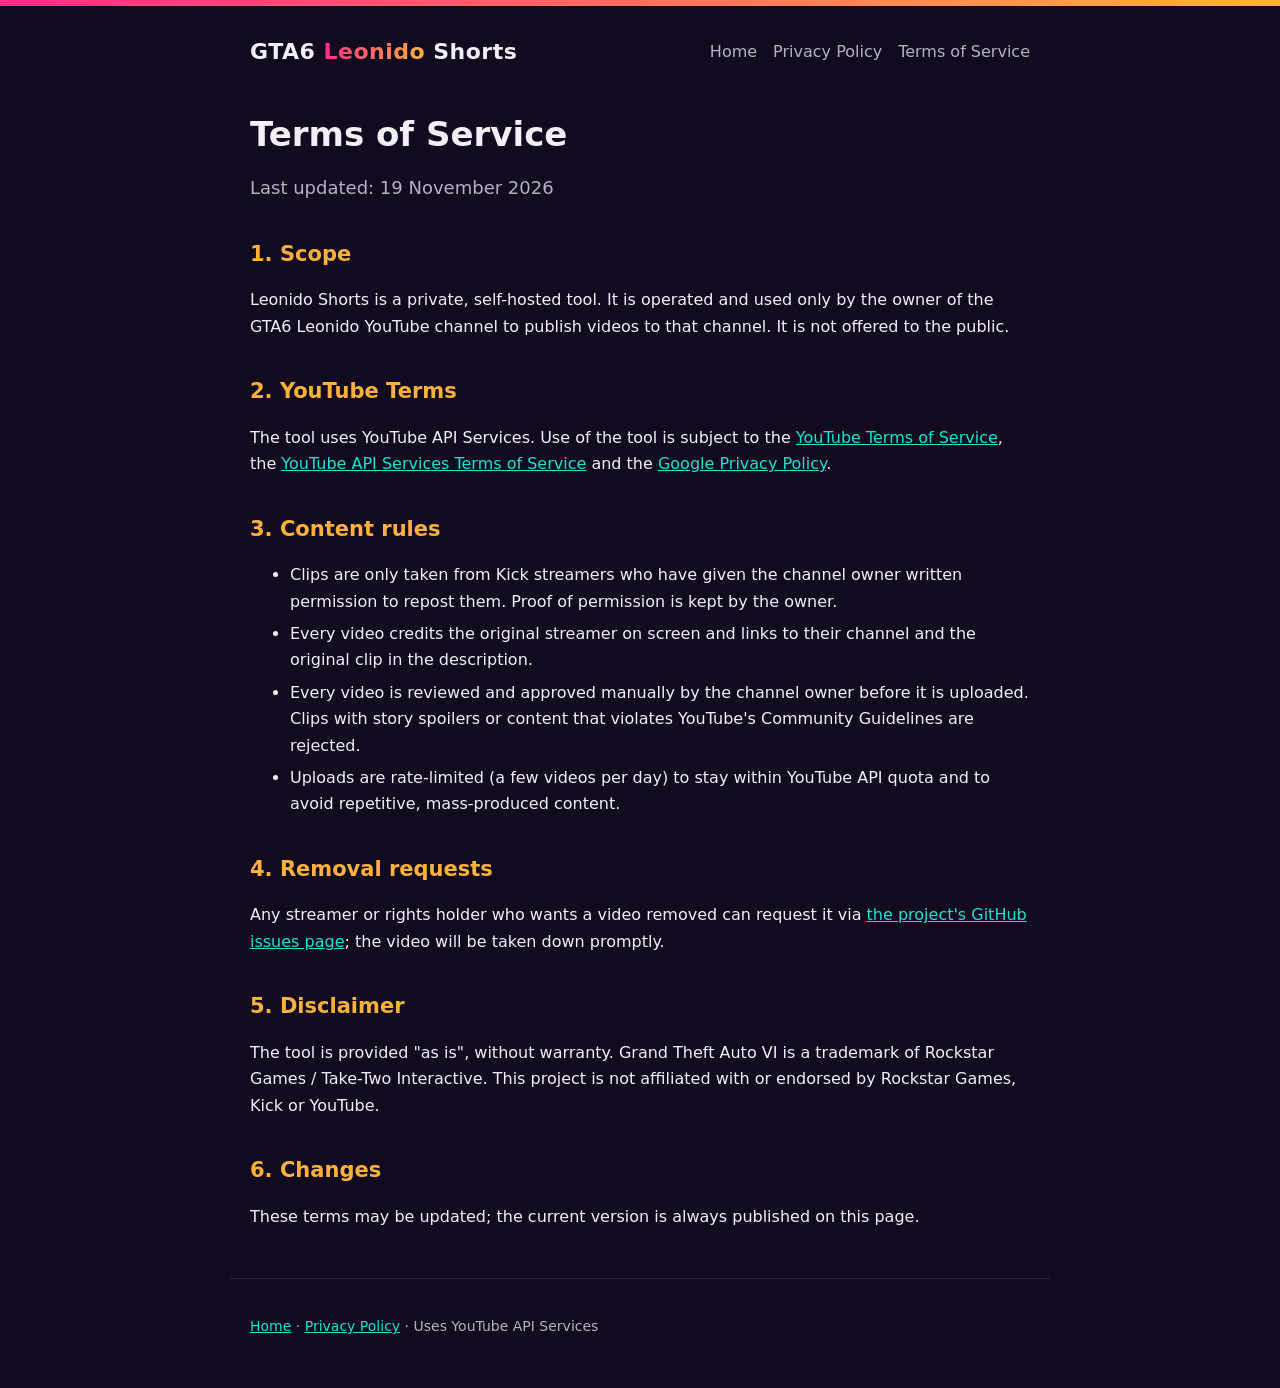
==== terms.html @ a195b253 "Leonido Shorts website: home, privacy policy, terms Co-Authored-By: Claude Opus 5.5 <noreply@anthrop" ====
<!doctype html>
<html lang="en">
<head>
<meta charset="utf-8"><meta name="viewport" content="width=device-width,initial-scale=1">
<title>Terms of Service – Leonido Shorts</title>
<link rel="stylesheet" href="style.css">
</head>
<body>
<div class="bar"></div>
<header>
  <div class="logo">GTA6 <span>Leonido</span> Shorts</div>
  <nav><a href="index.html">Home</a><a href="privacy.html">Privacy Policy</a><a href="terms.html">Terms of Service</a></nav>
</header>
<main>
  <h1>Terms of Service</h1>
  <p class="lead">Last updated: 19 November 2026</p>

  <h2>1. Scope</h2>
  <p>Leonido Shorts is a private, self-hosted tool. It is operated and used only by the owner of the GTA6 Leonido YouTube channel to publish videos to that channel. It is not offered to the public.</p>

  <h2>2. YouTube Terms</h2>
  <p>The tool uses YouTube API Services. Use of the tool is subject to the <a href="https://www.youtube.com/t/terms">YouTube Terms of Service</a>, the <a href="https://developers.google.com/youtube/terms/api-services-terms-of-service">YouTube API Services Terms of Service</a> and the <a href="https://policies.google.com/privacy">Google Privacy Policy</a>.</p>

  <h2>3. Content rules</h2>
  <ul>
    <li>Clips are only taken from Kick streamers who have given the channel owner written permission to repost them. Proof of permission is kept by the owner.</li>
    <li>Every video credits the original streamer on screen and links to their channel and the original clip in the description.</li>
    <li>Every video is reviewed and approved manually by the channel owner before it is uploaded. Clips with story spoilers or content that violates YouTube's Community Guidelines are rejected.</li>
    <li>Uploads are rate-limited (a few videos per day) to stay within YouTube API quota and to avoid repetitive, mass-produced content.</li>
  </ul>

  <h2>4. Removal requests</h2>
  <p>Any streamer or rights holder who wants a video removed can request it via <a href="https://github.com/Houzcetin/leonido-shorts/issues">the project's GitHub issues page</a>; the video will be taken down promptly.</p>

  <h2>5. Disclaimer</h2>
  <p>The tool is provided "as is", without warranty. Grand Theft Auto VI is a trademark of Rockstar Games / Take-Two Interactive. This project is not affiliated with or endorsed by Rockstar Games, Kick or YouTube.</p>

  <h2>6. Changes</h2>
  <p>These terms may be updated; the current version is always published on this page.</p>
</main>
<footer>
  <a href="index.html">Home</a> · <a href="privacy.html">Privacy Policy</a> · Uses YouTube API Services
</footer>
</body>
</html>
---- style.css ----
:root{--pink:#FF2E88;--orange:#FFB13B;--teal:#19E3D1;--dark:#120A1F;--text:#F4EEF8;--muted:#B9AECA}
*{box-sizing:border-box}
body{margin:0;background:var(--dark);color:var(--text);font:16px/1.65 system-ui,-apple-system,"Segoe UI",Roboto,Arial,sans-serif}
.bar{height:6px;background:linear-gradient(90deg,var(--pink),var(--orange))}
header,main,footer{max-width:820px;margin:0 auto;padding:0 20px}
header{padding-top:28px;display:flex;flex-wrap:wrap;align-items:center;justify-content:space-between;gap:12px}
.logo{font-weight:900;font-size:22px;letter-spacing:.5px}
.logo span{background:linear-gradient(90deg,var(--pink),var(--orange));-webkit-background-clip:text;background-clip:text;color:transparent}
nav a{color:var(--muted);text-decoration:none;margin-left:16px}
nav a:hover{color:var(--teal)}
h1{font-size:34px;line-height:1.2;margin:44px 0 12px}
h2{font-size:21px;margin:34px 0 8px;color:var(--orange)}
a{color:var(--teal)}
.lead{color:var(--muted);font-size:18px}
.card{border:1px solid #2c2140;border-radius:14px;padding:18px 20px;margin:18px 0;background:#1a1129}
.yt{display:inline-flex;align-items:center;gap:8px;border:1px solid #3a2c55;border-radius:999px;padding:6px 14px;font-size:14px;color:var(--muted)}
.yt b{color:#fff}
ol li,ul li{margin:6px 0}
footer{padding:36px 20px 50px;color:var(--muted);font-size:14px;border-top:1px solid #2c2140;margin-top:48px}
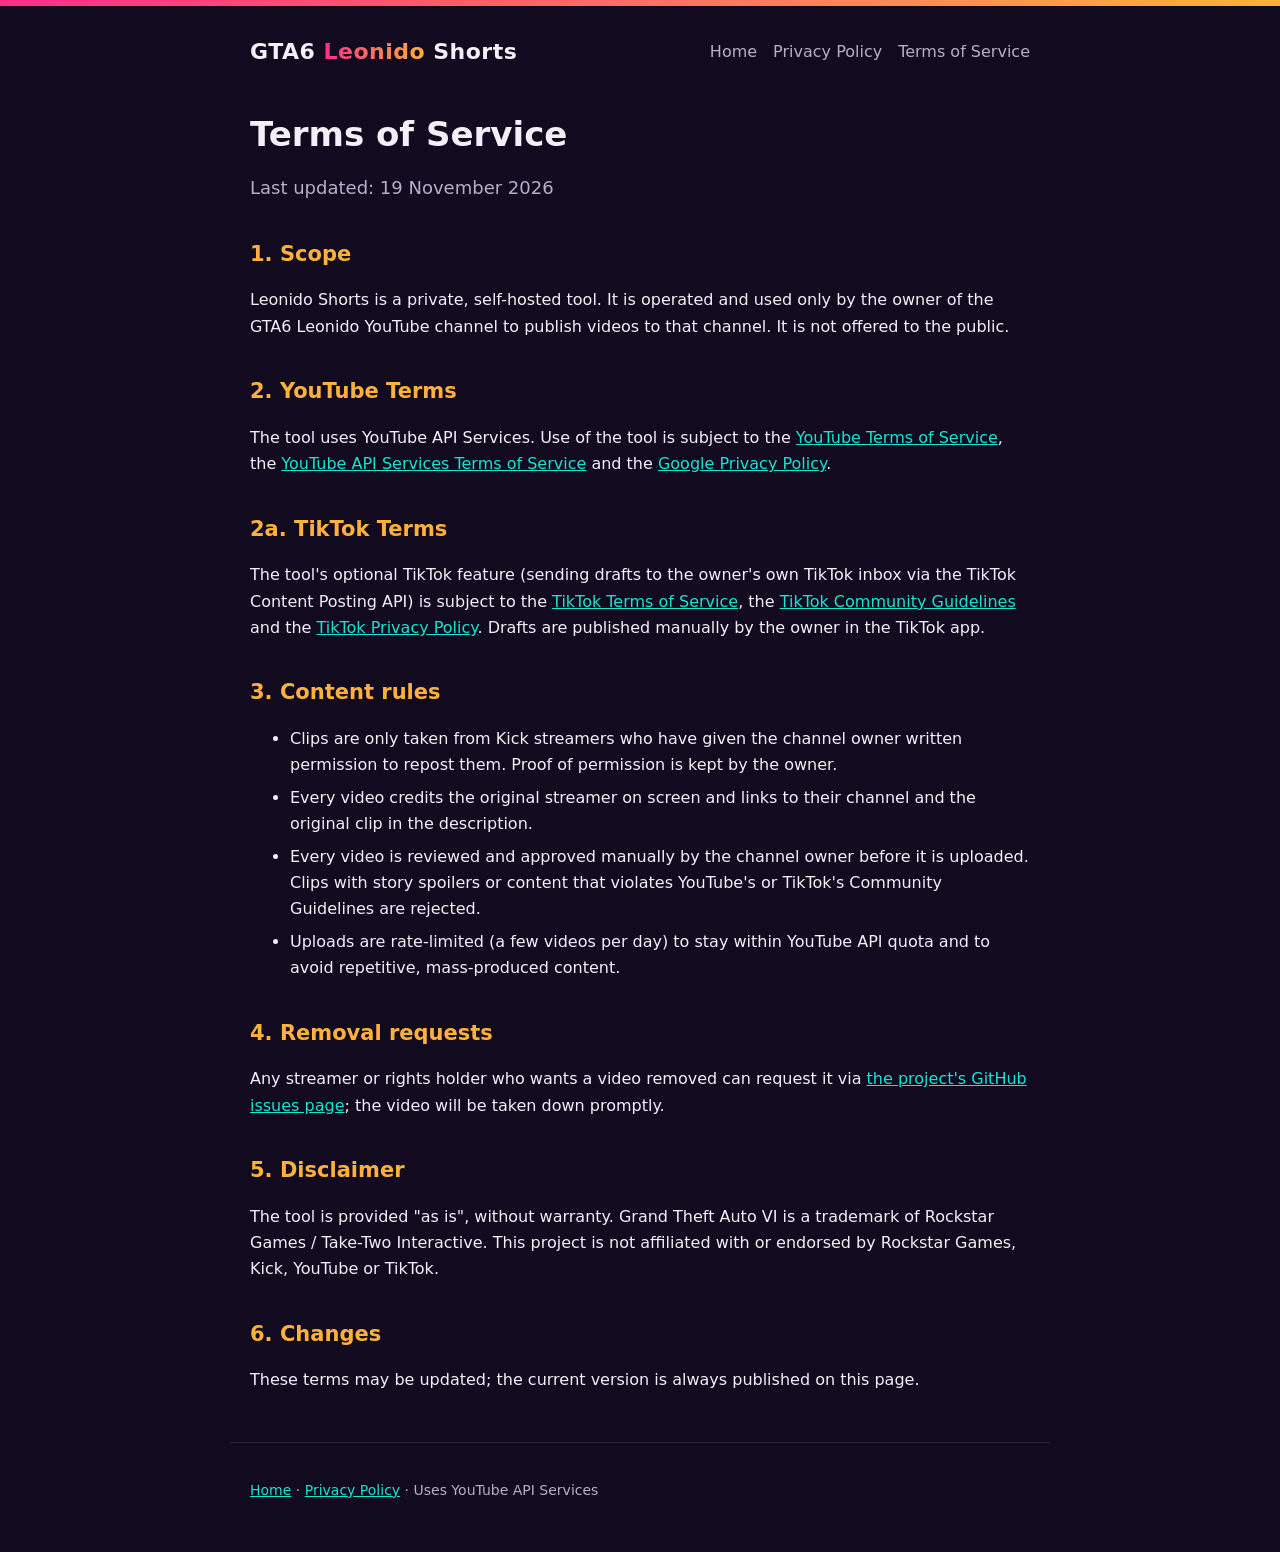
==== commit 9855d2b5: "Add TikTok OAuth callback page and TikTok sections to privacy/terms Co-Authored-By: Claude Opus 5.5 " ====
--- a/terms.html
+++ b/terms.html
@@ -21,11 +21,14 @@
   <h2>2. YouTube Terms</h2>
   <p>The tool uses YouTube API Services. Use of the tool is subject to the <a href="https://www.youtube.com/t/terms">YouTube Terms of Service</a>, the <a href="https://developers.google.com/youtube/terms/api-services-terms-of-service">YouTube API Services Terms of Service</a> and the <a href="https://policies.google.com/privacy">Google Privacy Policy</a>.</p>
 
+  <h2>2a. TikTok Terms</h2>
+  <p>The tool's optional TikTok feature (sending drafts to the owner's own TikTok inbox via the TikTok Content Posting API) is subject to the <a href="https://www.tiktok.com/legal/terms-of-service">TikTok Terms of Service</a>, the <a href="https://www.tiktok.com/community-guidelines">TikTok Community Guidelines</a> and the <a href="https://www.tiktok.com/legal/privacy-policy">TikTok Privacy Policy</a>. Drafts are published manually by the owner in the TikTok app.</p>
+
   <h2>3. Content rules</h2>
   <ul>
     <li>Clips are only taken from Kick streamers who have given the channel owner written permission to repost them. Proof of permission is kept by the owner.</li>
     <li>Every video credits the original streamer on screen and links to their channel and the original clip in the description.</li>
-    <li>Every video is reviewed and approved manually by the channel owner before it is uploaded. Clips with story spoilers or content that violates YouTube's Community Guidelines are rejected.</li>
+    <li>Every video is reviewed and approved manually by the channel owner before it is uploaded. Clips with story spoilers or content that violates YouTube's or TikTok's Community Guidelines are rejected.</li>
     <li>Uploads are rate-limited (a few videos per day) to stay within YouTube API quota and to avoid repetitive, mass-produced content.</li>
   </ul>
 
@@ -33,7 +36,7 @@
   <p>Any streamer or rights holder who wants a video removed can request it via <a href="https://github.com/Houzcetin/leonido-shorts/issues">the project's GitHub issues page</a>; the video will be taken down promptly.</p>
 
   <h2>5. Disclaimer</h2>
-  <p>The tool is provided "as is", without warranty. Grand Theft Auto VI is a trademark of Rockstar Games / Take-Two Interactive. This project is not affiliated with or endorsed by Rockstar Games, Kick or YouTube.</p>
+  <p>The tool is provided "as is", without warranty. Grand Theft Auto VI is a trademark of Rockstar Games / Take-Two Interactive. This project is not affiliated with or endorsed by Rockstar Games, Kick, YouTube or TikTok.</p>
 
   <h2>6. Changes</h2>
   <p>These terms may be updated; the current version is always published on this page.</p>
